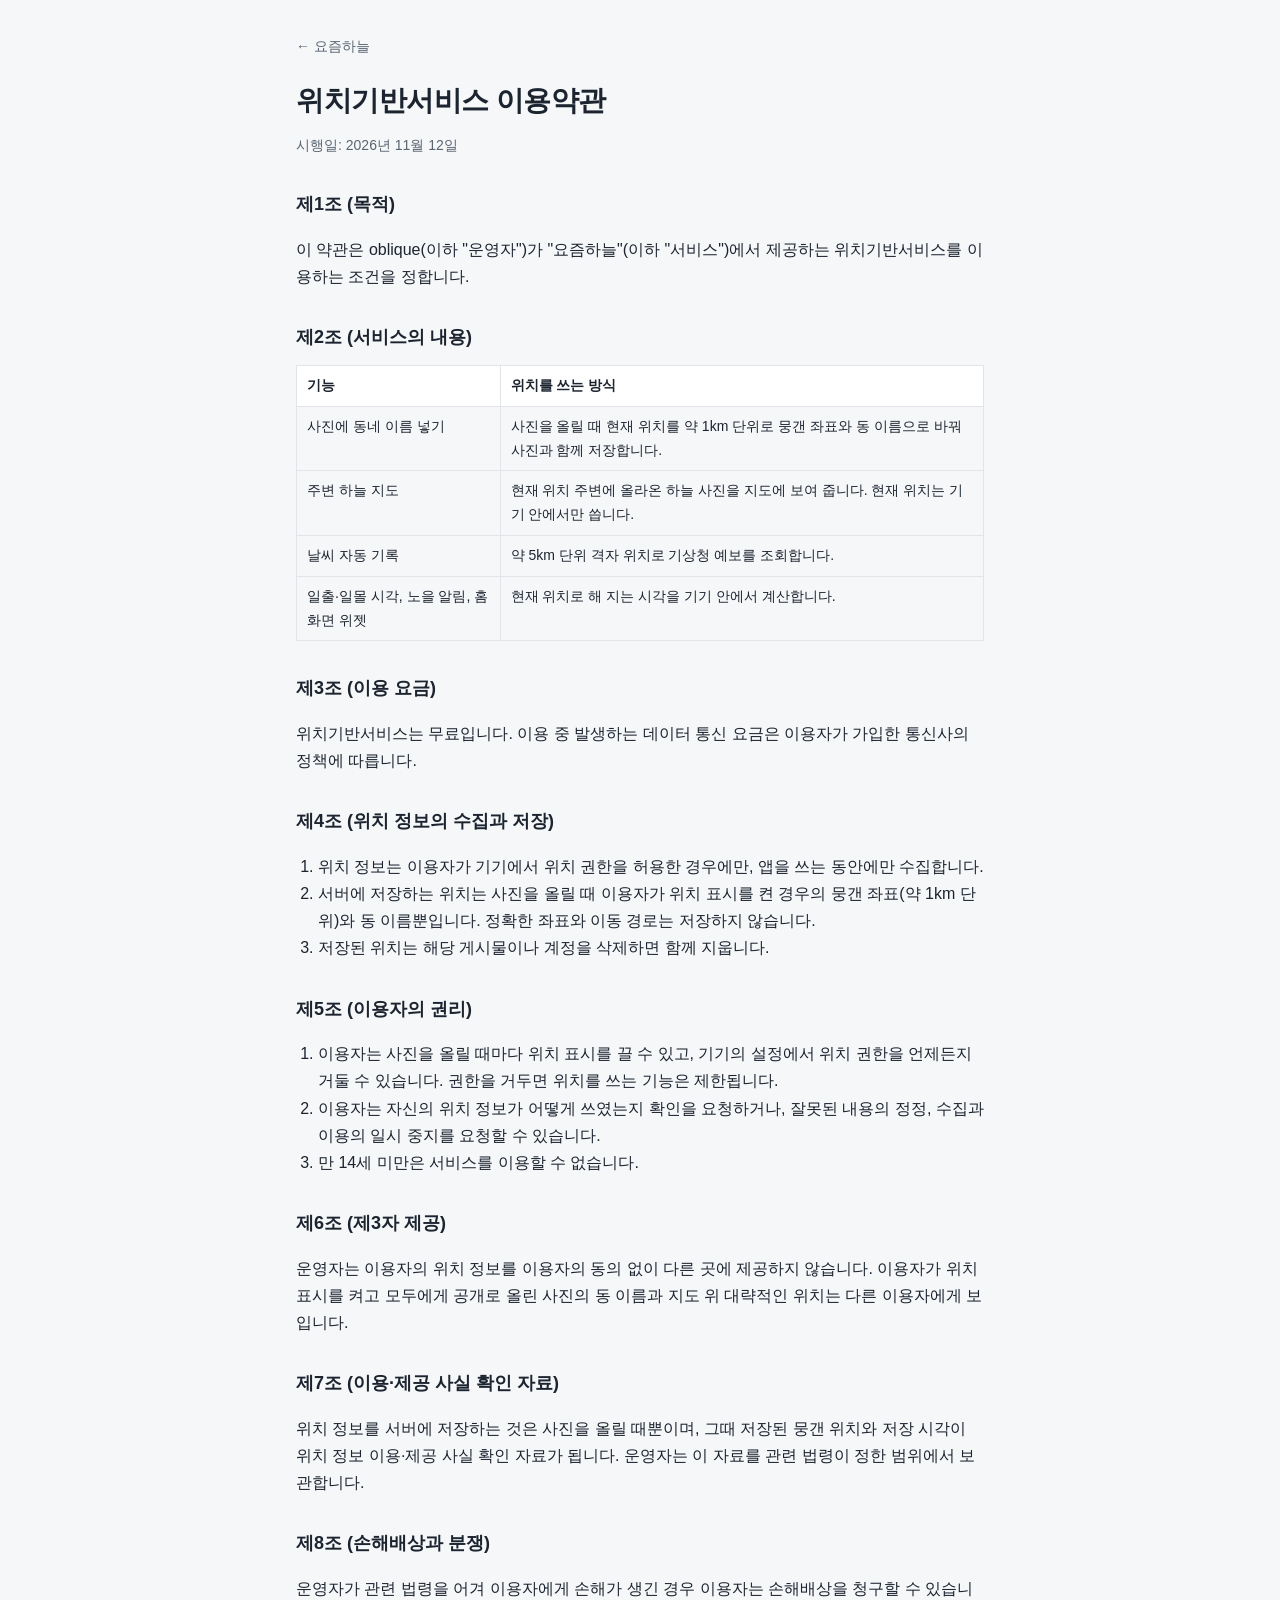
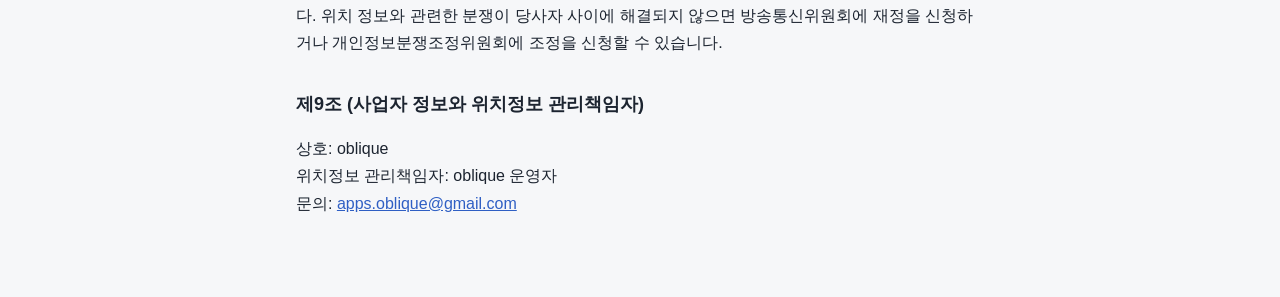
==== location.html @ c8b2721c "요즘하늘 약관과 문의 안내" ====
<!doctype html>
<html lang="ko">
<head>
<meta charset="utf-8">
<meta name="viewport" content="width=device-width, initial-scale=1">
<title>위치기반서비스 이용약관 · 요즘하늘</title>
<link rel="stylesheet" href="style.css">
</head>
<body>
<main>
  <header class="top"><a href="./">← 요즘하늘</a></header>
  <h1>위치기반서비스 이용약관</h1>
  <p class="meta">시행일: 2026년 11월 12일</p>

  <h2>제1조 (목적)</h2>
  <p>이 약관은 oblique(이하 "운영자")가 "요즘하늘"(이하 "서비스")에서 제공하는 위치기반서비스를 이용하는 조건을 정합니다.</p>

  <h2>제2조 (서비스의 내용)</h2>
  <table>
    <tr><th>기능</th><th>위치를 쓰는 방식</th></tr>
    <tr><td>사진에 동네 이름 넣기</td><td>사진을 올릴 때 현재 위치를 약 1km 단위로 뭉갠 좌표와 동 이름으로 바꿔 사진과 함께 저장합니다.</td></tr>
    <tr><td>주변 하늘 지도</td><td>현재 위치 주변에 올라온 하늘 사진을 지도에 보여 줍니다. 현재 위치는 기기 안에서만 씁니다.</td></tr>
    <tr><td>날씨 자동 기록</td><td>약 5km 단위 격자 위치로 기상청 예보를 조회합니다.</td></tr>
    <tr><td>일출·일몰 시각, 노을 알림, 홈 화면 위젯</td><td>현재 위치로 해 지는 시각을 기기 안에서 계산합니다.</td></tr>
  </table>

  <h2>제3조 (이용 요금)</h2>
  <p>위치기반서비스는 무료입니다. 이용 중 발생하는 데이터 통신 요금은 이용자가 가입한 통신사의 정책에 따릅니다.</p>

  <h2>제4조 (위치 정보의 수집과 저장)</h2>
  <ol>
    <li>위치 정보는 이용자가 기기에서 위치 권한을 허용한 경우에만, 앱을 쓰는 동안에만 수집합니다.</li>
    <li>서버에 저장하는 위치는 사진을 올릴 때 이용자가 위치 표시를 켠 경우의 뭉갠 좌표(약 1km 단위)와 동 이름뿐입니다. 정확한 좌표와 이동 경로는 저장하지 않습니다.</li>
    <li>저장된 위치는 해당 게시물이나 계정을 삭제하면 함께 지웁니다.</li>
  </ol>

  <h2>제5조 (이용자의 권리)</h2>
  <ol>
    <li>이용자는 사진을 올릴 때마다 위치 표시를 끌 수 있고, 기기의 설정에서 위치 권한을 언제든지 거둘 수 있습니다. 권한을 거두면 위치를 쓰는 기능은 제한됩니다.</li>
    <li>이용자는 자신의 위치 정보가 어떻게 쓰였는지 확인을 요청하거나, 잘못된 내용의 정정, 수집과 이용의 일시 중지를 요청할 수 있습니다.</li>
    <li>만 14세 미만은 서비스를 이용할 수 없습니다.</li>
  </ol>

  <h2>제6조 (제3자 제공)</h2>
  <p>운영자는 이용자의 위치 정보를 이용자의 동의 없이 다른 곳에 제공하지 않습니다. 이용자가 위치 표시를 켜고 모두에게 공개로 올린 사진의 동 이름과 지도 위 대략적인 위치는 다른 이용자에게 보입니다.</p>

  <h2>제7조 (이용·제공 사실 확인 자료)</h2>
  <p>위치 정보를 서버에 저장하는 것은 사진을 올릴 때뿐이며, 그때 저장된 뭉갠 위치와 저장 시각이 위치 정보 이용·제공 사실 확인 자료가 됩니다. 운영자는 이 자료를 관련 법령이 정한 범위에서 보관합니다.</p>

  <h2>제8조 (손해배상과 분쟁)</h2>
  <p>운영자가 관련 법령을 어겨 이용자에게 손해가 생긴 경우 이용자는 손해배상을 청구할 수 있습니다. 위치 정보와 관련한 분쟁이 당사자 사이에 해결되지 않으면 방송통신위원회에 재정을 신청하거나 개인정보분쟁조정위원회에 조정을 신청할 수 있습니다.</p>

  <h2>제9조 (사업자 정보와 위치정보 관리책임자)</h2>
  <p>상호: oblique<br>
  위치정보 관리책임자: oblique 운영자<br>
  문의: <a href="mailto:apps.oblique@gmail.com">apps.oblique@gmail.com</a></p>
</main>
</body>
</html>
---- style.css ----
:root { --bg: #f6f7f9; --card: #ffffff; --text: #1c2430; --sub: #5a6573; --line: #e1e5ea; --accent: #2f5fc4; }
@media (prefers-color-scheme: dark) {
  :root { --bg: #14181f; --card: #1c222b; --text: #eef1f5; --sub: #a3adba; --line: #2c3440; --accent: #8fb0f5; }
}
* { box-sizing: border-box; }
body { margin: 0; background: var(--bg); color: var(--text); font: 16px/1.7 -apple-system, BlinkMacSystemFont, "Apple SD Gothic Neo", "Noto Sans KR", sans-serif; }
main { max-width: 720px; margin: 0 auto; padding: 32px 16px 64px; }
header.top { margin-bottom: 24px; }
header.top a { color: var(--sub); text-decoration: none; font-size: 14px; }
h1 { font-size: 28px; line-height: 1.3; margin: 8px 0 4px; letter-spacing: -0.5px; }
h2 { font-size: 18px; margin: 32px 0 8px; }
p, li { color: var(--text); }
.meta { color: var(--sub); font-size: 14px; }
a { color: var(--accent); }
ul, ol { padding-left: 22px; }
table { width: 100%; border-collapse: collapse; margin: 12px 0; font-size: 14px; display: block; overflow-x: auto; }
th, td { border: 1px solid var(--line); padding: 8px 10px; text-align: left; vertical-align: top; }
th { background: var(--card); white-space: nowrap; }
.cards { display: grid; gap: 12px; margin: 20px 0; }
.card { display: block; background: var(--card); border: 1px solid var(--line); border-radius: 14px; padding: 16px; text-decoration: none; color: var(--text); }
.card strong { display: block; }
.card span { color: var(--sub); font-size: 14px; }
footer { margin-top: 48px; padding-top: 16px; border-top: 1px solid var(--line); color: var(--sub); font-size: 14px; }
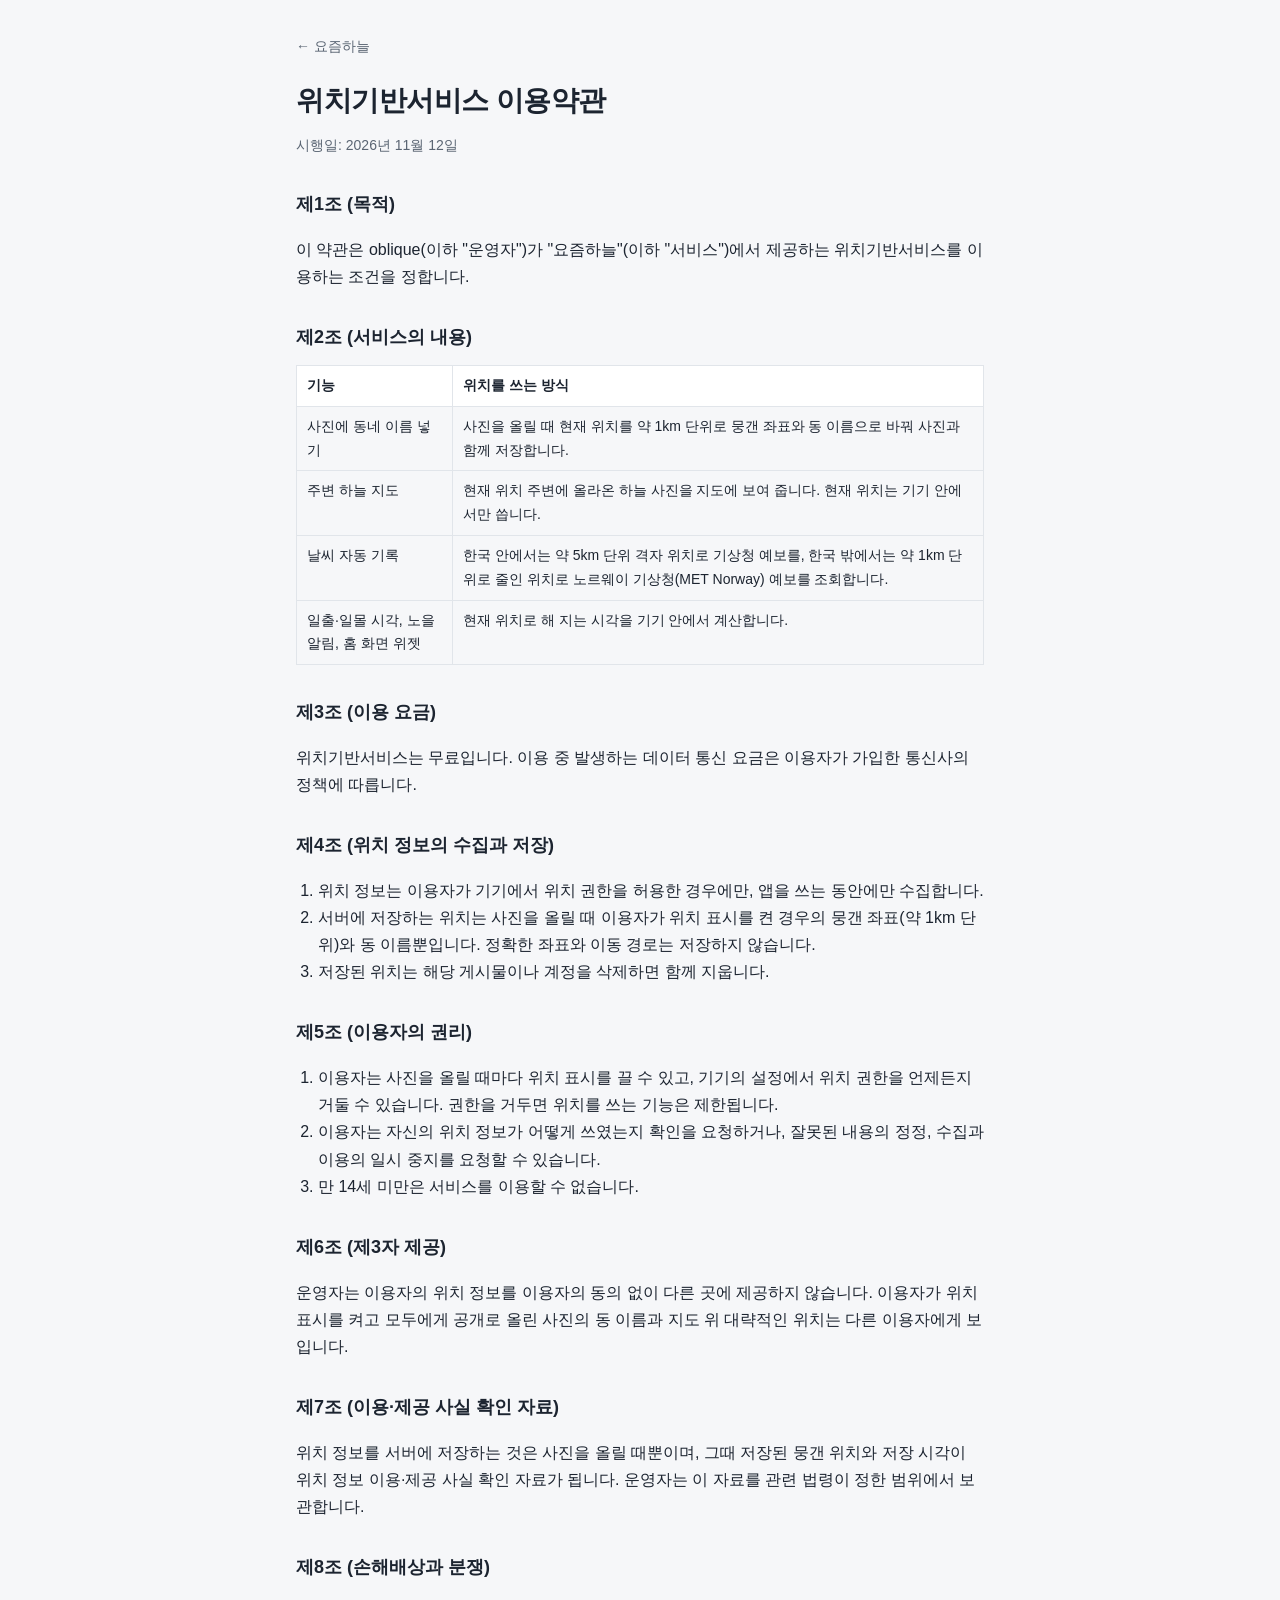
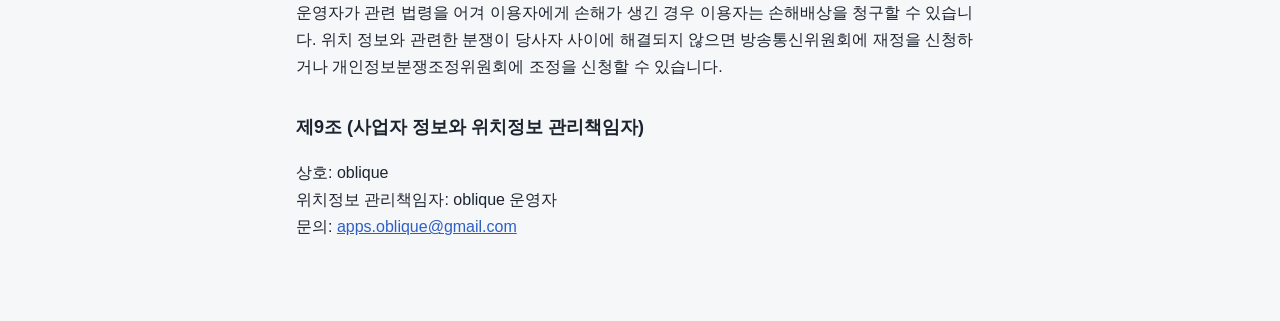
==== commit db56f7e1: "해외 날씨 출처(MET Norway)와 위치 전송 안내 추가" ====
--- a/location.html
+++ b/location.html
@@ -20,7 +20,7 @@
     <tr><th>기능</th><th>위치를 쓰는 방식</th></tr>
     <tr><td>사진에 동네 이름 넣기</td><td>사진을 올릴 때 현재 위치를 약 1km 단위로 뭉갠 좌표와 동 이름으로 바꿔 사진과 함께 저장합니다.</td></tr>
     <tr><td>주변 하늘 지도</td><td>현재 위치 주변에 올라온 하늘 사진을 지도에 보여 줍니다. 현재 위치는 기기 안에서만 씁니다.</td></tr>
-    <tr><td>날씨 자동 기록</td><td>약 5km 단위 격자 위치로 기상청 예보를 조회합니다.</td></tr>
+    <tr><td>날씨 자동 기록</td><td>한국 안에서는 약 5km 단위 격자 위치로 기상청 예보를, 한국 밖에서는 약 1km 단위로 줄인 위치로 노르웨이 기상청(MET Norway) 예보를 조회합니다.</td></tr>
     <tr><td>일출·일몰 시각, 노을 알림, 홈 화면 위젯</td><td>현재 위치로 해 지는 시각을 기기 안에서 계산합니다.</td></tr>
   </table>
 
